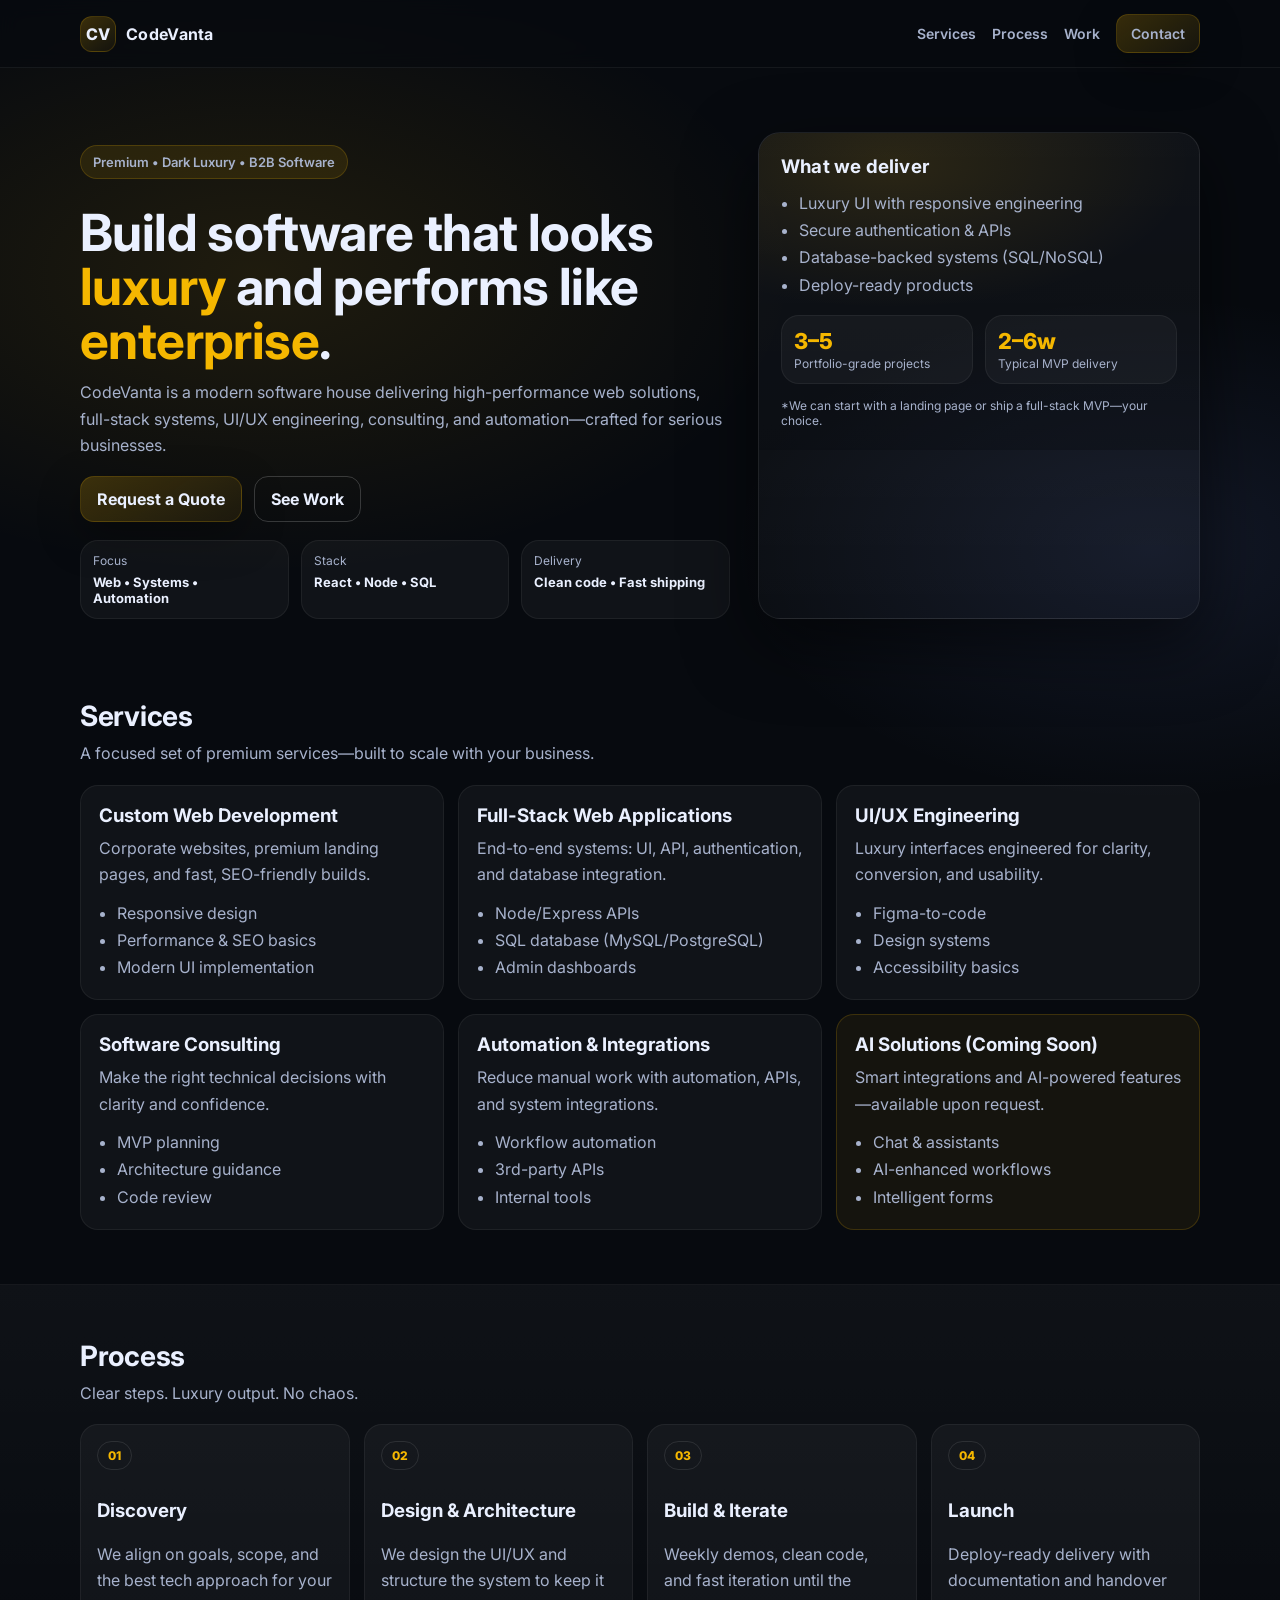
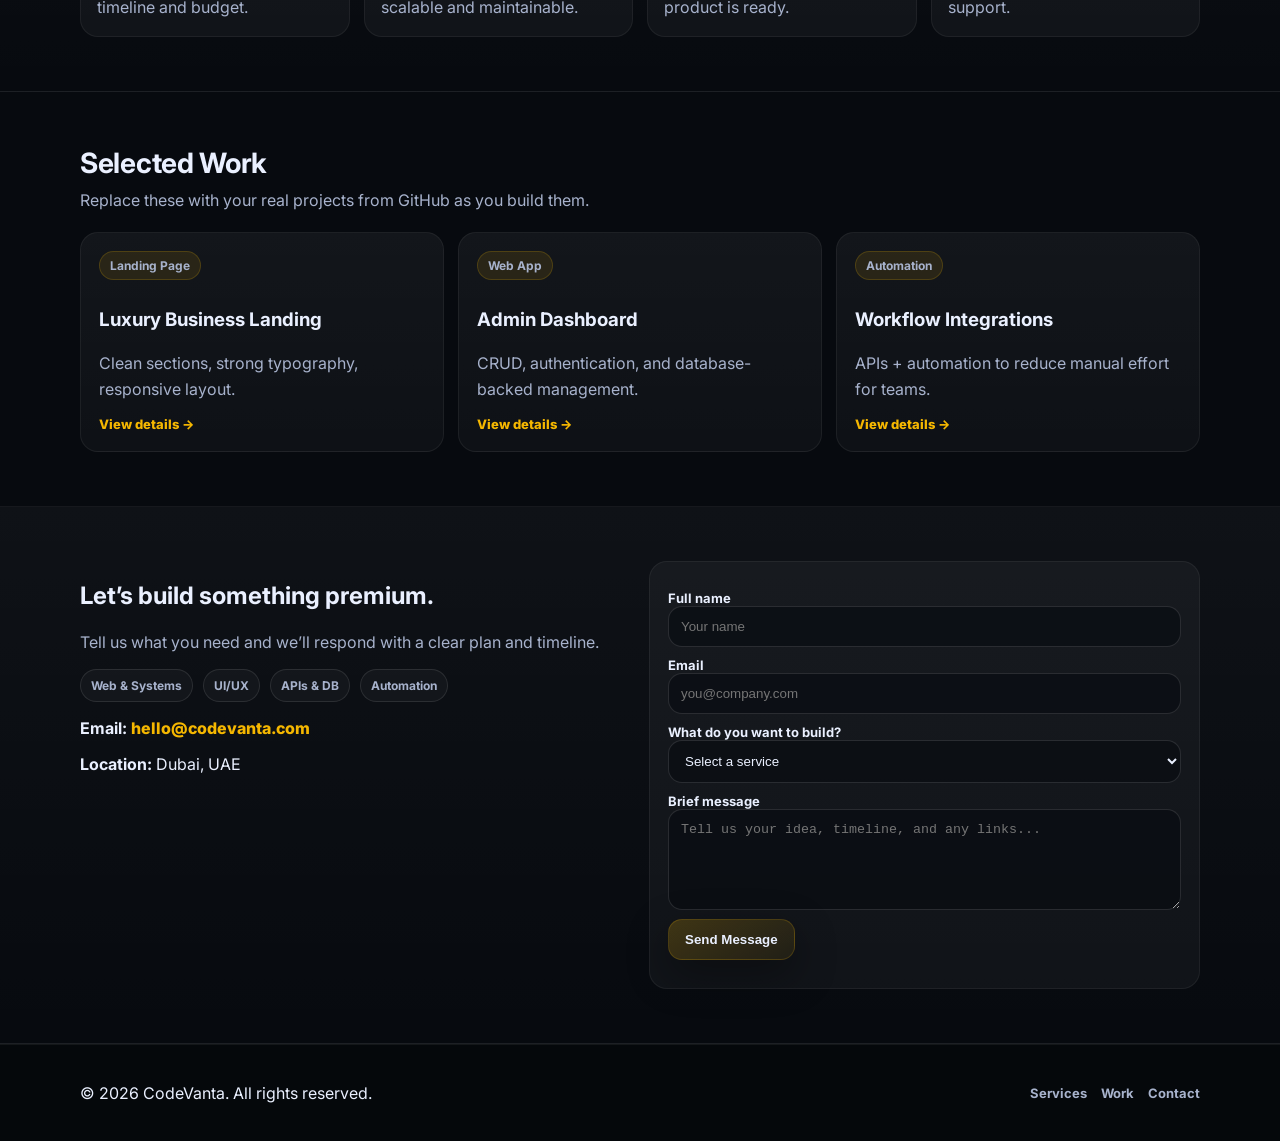
==== index.html @ 399c9a57 "Initial CodeVanta website" ====
<!DOCTYPE html>
<html lang="en">
<head>
  <meta charset="UTF-8" />
  <meta name="viewport" content="width=device-width, initial-scale=1.0"/>
  <title>CodeVanta | Premium Software House</title>
  <meta name="description" content="CodeVanta builds premium web & full-stack software solutions: web development, full-stack applications, UI/UX engineering, consulting, and automation."/>
  <link rel="preconnect" href="https://fonts.googleapis.com">
  <link rel="preconnect" href="https://fonts.gstatic.com" crossorigin>
  <link href="https://fonts.googleapis.com/css2?family=Inter:wght@300;400;600;700&display=swap" rel="stylesheet">
  <link rel="stylesheet" href="styles.css"/>
</head>

<body>
  <header class="topbar">
    <div class="container topbar__inner">
      <a class="brand" href="#top" aria-label="CodeVanta Home">
        <span class="brand__mark">CV</span>
        <span class="brand__name">CodeVanta</span>
      </a>

      <nav class="nav" aria-label="Primary navigation">
        <button class="nav__toggle" id="navToggle" aria-expanded="false" aria-controls="navMenu">Menu</button>
        <div class="nav__menu" id="navMenu">
          <a href="#services">Services</a>
          <a href="#process">Process</a>
          <a href="#work">Work</a>
          <a href="#contact" class="btn btn--small">Contact</a>
        </div>
      </nav>
    </div>
  </header>

  <main id="top">
    <!-- HERO -->
    <section class="hero">
      <div class="container hero__grid">
        <div class="hero__copy">
          <p class="pill">Premium • Dark Luxury • B2B Software</p>
          <h1>
            Build software that looks <span class="accent">luxury</span> and performs like <span class="accent">enterprise</span>.
          </h1>
          <p class="subtext">
            CodeVanta is a modern software house delivering high-performance web solutions, full-stack systems,
            UI/UX engineering, consulting, and automation—crafted for serious businesses.
          </p>

          <div class="hero__cta">
            <a class="btn" href="#contact">Request a Quote</a>
            <a class="btn btn--ghost" href="#work">See Work</a>
          </div>

          <div class="hero__meta">
            <div class="meta">
              <div class="meta__label">Focus</div>
              <div class="meta__value">Web • Systems • Automation</div>
            </div>
            <div class="meta">
              <div class="meta__label">Stack</div>
              <div class="meta__value">React • Node • SQL</div>
            </div>
            <div class="meta">
              <div class="meta__label">Delivery</div>
              <div class="meta__value">Clean code • Fast shipping</div>
            </div>
          </div>
        </div>

        <div class="hero__card" aria-label="Highlights card">
          <div class="glass">
            <h3>What we deliver</h3>
            <ul class="checklist">
              <li>Luxury UI with responsive engineering</li>
              <li>Secure authentication & APIs</li>
              <li>Database-backed systems (SQL/NoSQL)</li>
              <li>Deploy-ready products</li>
            </ul>
            <div class="statrow">
              <div class="stat">
                <div class="stat__num">3–5</div>
                <div class="stat__txt">Portfolio-grade projects</div>
              </div>
              <div class="stat">
                <div class="stat__num">2–6w</div>
                <div class="stat__txt">Typical MVP delivery</div>
              </div>
            </div>
            <p class="note">
              *We can start with a landing page or ship a full-stack MVP—your choice.
            </p>
          </div>
        </div>
      </div>
    </section>

    <!-- SERVICES -->
    <section class="section" id="services">
      <div class="container">
        <div class="section__head">
          <h2>Services</h2>
          <p class="section__sub">
            A focused set of premium services—built to scale with your business.
          </p>
        </div>

        <div class="cards">
          <article class="card">
            <h3>Custom Web Development</h3>
            <p>Corporate websites, premium landing pages, and fast, SEO-friendly builds.</p>
            <ul class="bullets">
              <li>Responsive design</li>
              <li>Performance & SEO basics</li>
              <li>Modern UI implementation</li>
            </ul>
          </article>

          <article class="card">
            <h3>Full-Stack Web Applications</h3>
            <p>End-to-end systems: UI, API, authentication, and database integration.</p>
            <ul class="bullets">
              <li>Node/Express APIs</li>
              <li>SQL database (MySQL/PostgreSQL)</li>
              <li>Admin dashboards</li>
            </ul>
          </article>

          <article class="card">
            <h3>UI/UX Engineering</h3>
            <p>Luxury interfaces engineered for clarity, conversion, and usability.</p>
            <ul class="bullets">
              <li>Figma-to-code</li>
              <li>Design systems</li>
              <li>Accessibility basics</li>
            </ul>
          </article>

          <article class="card">
            <h3>Software Consulting</h3>
            <p>Make the right technical decisions with clarity and confidence.</p>
            <ul class="bullets">
              <li>MVP planning</li>
              <li>Architecture guidance</li>
              <li>Code review</li>
            </ul>
          </article>

          <article class="card">
            <h3>Automation & Integrations</h3>
            <p>Reduce manual work with automation, APIs, and system integrations.</p>
            <ul class="bullets">
              <li>Workflow automation</li>
              <li>3rd-party APIs</li>
              <li>Internal tools</li>
            </ul>
          </article>

          <article class="card card--muted">
            <h3>AI Solutions (Coming Soon)</h3>
            <p>Smart integrations and AI-powered features—available upon request.</p>
            <ul class="bullets">
              <li>Chat & assistants</li>
              <li>AI-enhanced workflows</li>
              <li>Intelligent forms</li>
            </ul>
          </article>
        </div>
      </div>
    </section>

    <!-- PROCESS -->
    <section class="section section--alt" id="process">
      <div class="container">
        <div class="section__head">
          <h2>Process</h2>
          <p class="section__sub">Clear steps. Luxury output. No chaos.</p>
        </div>

        <div class="steps">
          <div class="step">
            <div class="step__num">01</div>
            <h3>Discovery</h3>
            <p>We align on goals, scope, and the best tech approach for your timeline and budget.</p>
          </div>
          <div class="step">
            <div class="step__num">02</div>
            <h3>Design & Architecture</h3>
            <p>We design the UI/UX and structure the system to keep it scalable and maintainable.</p>
          </div>
          <div class="step">
            <div class="step__num">03</div>
            <h3>Build & Iterate</h3>
            <p>Weekly demos, clean code, and fast iteration until the product is ready.</p>
          </div>
          <div class="step">
            <div class="step__num">04</div>
            <h3>Launch</h3>
            <p>Deploy-ready delivery with documentation and handover support.</p>
          </div>
        </div>
      </div>
    </section>

    <!-- WORK -->
    <section class="section" id="work">
      <div class="container">
        <div class="section__head">
          <h2>Selected Work</h2>
          <p class="section__sub">Replace these with your real projects from GitHub as you build them.</p>
        </div>

        <div class="workgrid">
          <a class="work" href="#" aria-label="Project 1">
            <div class="work__tag">Landing Page</div>
            <h3>Luxury Business Landing</h3>
            <p>Clean sections, strong typography, responsive layout.</p>
            <span class="work__link">View details →</span>
          </a>

          <a class="work" href="#" aria-label="Project 2">
            <div class="work__tag">Web App</div>
            <h3>Admin Dashboard</h3>
            <p>CRUD, authentication, and database-backed management.</p>
            <span class="work__link">View details →</span>
          </a>

          <a class="work" href="#" aria-label="Project 3">
            <div class="work__tag">Automation</div>
            <h3>Workflow Integrations</h3>
            <p>APIs + automation to reduce manual effort for teams.</p>
            <span class="work__link">View details →</span>
          </a>
        </div>
      </div>
    </section>

    <!-- CONTACT -->
    <section class="section section--alt" id="contact">
      <div class="container contact">
        <div class="contact__copy">
          <h2>Let’s build something premium.</h2>
          <p class="section__sub">
            Tell us what you need and we’ll respond with a clear plan and timeline.
          </p>

          <div class="contact__chips">
            <span class="chip">Web & Systems</span>
            <span class="chip">UI/UX</span>
            <span class="chip">APIs & DB</span>
            <span class="chip">Automation</span>
          </div>

          <div class="contact__info">
            <p><strong>Email:</strong> <a href="mailto:hello@codevanta.com">hello@codevanta.com</a></p>
            <p><strong>Location:</strong> Dubai, UAE</p>
          </div>
        </div>

        <form class="form" id="contactForm">
          <label>
            Full name
            <input type="text" name="name" placeholder="Your name" required />
          </label>

          <label>
            Email
            <input type="email" name="email" placeholder="you@company.com" required />
          </label>

          <label>
            What do you want to build?
            <select name="service" required>
              <option value="" disabled selected>Select a service</option>
              <option>Custom Web Development</option>
              <option>Full-Stack Web Application</option>
              <option>UI/UX Engineering</option>
              <option>Software Consulting</option>
              <option>Automation & Integrations</option>
              <option>AI Solutions (Coming Soon)</option>
            </select>   
          </label>

          <label>
            Brief message
            <textarea name="message" rows="5" placeholder="Tell us your idea, timeline, and any links..." required></textarea>
          </label>

          <button class="btn" type="submit">Send Message</button>
          <p class="form__note" id="formNote"></p>
        </form>
      </div>
    </section>
  </main>

  <footer class="footer">
    <div class="container footer__inner">
      <p>© <span id="year"></span> CodeVanta. All rights reserved.</p>
      <div class="footer__links">
        <a href="#services">Services</a>
        <a href="#work">Work</a>
        <a href="#contact">Contact</a>
      </div>
    </div>
  </footer>

  <script src="script.js"></script>
</body>
</html>
---- styles.css ----
:root{
  --bg:#070A0F;
  --panel:#0B1220;
  --panel2:#0A101C;
  --text:#EAF0FF;
  --muted:#A7B2CC;
  --gold:#F5B700;
  --line:rgba(245,183,0,.18);
  --shadow: 0 24px 70px rgba(0,0,0,.55);
  --radius: 18px;
}

*{ box-sizing:border-box; }
html{ scroll-behavior:smooth; }
body{
  margin:0;
  font-family: Inter, system-ui, -apple-system, Segoe UI, Roboto, Arial, sans-serif;
  background:
    radial-gradient(900px 500px at 20% 10%, rgba(245,183,0,.10), transparent 60%),
    radial-gradient(700px 420px at 90% 20%, rgba(120,150,255,.10), transparent 60%),
    var(--bg);
  color:var(--text);
}

a{ color:inherit; text-decoration:none; }
.container{ width:min(1120px, 92%); margin:0 auto; }

.topbar{
  position:sticky; top:0; z-index:50;
  backdrop-filter: blur(10px);
  background: rgba(7,10,15,.62);
  border-bottom: 1px solid rgba(255,255,255,.06);
}
.topbar__inner{
  display:flex; align-items:center; justify-content:space-between;
  padding:14px 0;
}

.brand{ display:flex; align-items:center; gap:10px; }
.brand__mark{
  width:36px; height:36px; display:grid; place-items:center;
  border-radius:12px;
  background: linear-gradient(145deg, rgba(245,183,0,.22), rgba(245,183,0,.05));
  border:1px solid var(--line);
  font-weight:800;
  letter-spacing:.5px;
}
.brand__name{ font-weight:700; letter-spacing:.3px; }

.nav{ display:flex; align-items:center; gap:10px; }
.nav__toggle{
  display:none;
  background:transparent;
  border:1px solid rgba(255,255,255,.14);
  color:var(--text);
  padding:10px 12px;
  border-radius:12px;
}
.nav__menu{ display:flex; gap:16px; align-items:center; }
.nav__menu a{ color:var(--muted); font-weight:600; font-size:14px; }
.nav__menu a:hover{ color:var(--text); }

.btn{
  display:inline-flex; align-items:center; justify-content:center;
  padding:12px 16px;
  border-radius:14px;
  background: linear-gradient(145deg, rgba(245,183,0,.20), rgba(245,183,0,.07));
  border:1px solid var(--line);
  color:var(--text);
  font-weight:700;
  box-shadow: 0 14px 40px rgba(0,0,0,.35);
}
.btn:hover{ transform: translateY(-1px); }
.btn--ghost{
  background: transparent;
  border: 1px solid rgba(255,255,255,.18);
  color: var(--text);
  box-shadow:none;
}
.btn--small{ padding:10px 14px; border-radius:12px; }

.hero{ padding:64px 0 26px; }
.hero__grid{
  display:grid; grid-template-columns: 1.25fr .85fr;
  gap:28px; align-items:stretch;
}
.pill{
  display:inline-block;
  padding:8px 12px;
  border-radius:999px;
  background: rgba(245,183,0,.10);
  border:1px solid var(--line);
  color: var(--muted);
  font-weight:600;
  font-size:13px;
}
.hero h1{
  margin:14px 0 12px;
  font-size: clamp(34px, 4vw, 52px);
  line-height: 1.05;
  letter-spacing:-.6px;
}
.accent{ color: var(--gold); }
.subtext{
  margin:0 0 18px;
  color: var(--muted);
  line-height: 1.65;
  font-size: 16px;
}
.hero__cta{ display:flex; gap:12px; flex-wrap:wrap; margin-bottom:18px; }

.hero__meta{
  display:grid;
  grid-template-columns: repeat(3, minmax(0,1fr));
  gap:12px;
  margin-top:18px;
}
.meta{
  padding:12px 12px;
  border-radius: var(--radius);
  background: rgba(255,255,255,.04);
  border: 1px solid rgba(255,255,255,.06);
}
.meta__label{ color: var(--muted); font-size:12px; margin-bottom:6px; }
.meta__value{ font-weight:700; font-size:13px; }

.hero__card{
  background: linear-gradient(180deg, rgba(255,255,255,.06), rgba(255,255,255,.02));
  border:1px solid rgba(255,255,255,.07);
  border-radius: 22px;
  box-shadow: var(--shadow);
  overflow:hidden;
}
.glass{
  padding:22px;
  background:
    radial-gradient(500px 240px at 30% 10%, rgba(245,183,0,.12), transparent 60%),
    rgba(7,10,15,.35);
}
.glass h3{ margin:0 0 12px; letter-spacing:.2px; }
.checklist{ margin:0; padding:0 0 0 18px; color:var(--muted); line-height:1.7; }
.statrow{
  margin-top:16px;
  display:grid; grid-template-columns: 1fr 1fr;
  gap:12px;
}
.stat{
  padding:12px;
  border-radius: var(--radius);
  background: rgba(255,255,255,.04);
  border: 1px solid rgba(255,255,255,.06);
}
.stat__num{ font-size:22px; font-weight:800; color: var(--gold); }
.stat__txt{ color: var(--muted); font-size:12px; margin-top:2px; }
.note{ margin:14px 0 0; color: var(--muted); font-size:12px; }

.section{ padding:54px 0; }
.section--alt{
  background: linear-gradient(180deg, rgba(255,255,255,.03), rgba(255,255,255,.00));
  border-top:1px solid rgba(255,255,255,.06);
  border-bottom:1px solid rgba(255,255,255,.06);
}
.section__head{ margin-bottom:18px; }
.section__head h2{
  margin:0 0 8px;
  font-size: 28px;
  letter-spacing:-.3px;
}
.section__sub{ margin:0; color:var(--muted); line-height:1.6; }

.cards{
  display:grid;
  grid-template-columns: repeat(3, minmax(0, 1fr));
  gap:14px;
  margin-top:18px;
}
.card{
  padding:18px;
  border-radius: 18px;
  background: rgba(255,255,255,.04);
  border: 1px solid rgba(255,255,255,.06);
}
.card h3{ margin:0 0 8px; }
.card p{ margin:0 0 12px; color: var(--muted); line-height:1.65; }
.bullets{ margin:0; padding-left:18px; color: var(--muted); line-height:1.7; }
.card--muted{
  background: rgba(245,183,0,.06);
  border:1px solid var(--line);
}

.steps{
  display:grid;
  grid-template-columns: repeat(4, minmax(0,1fr));
  gap:14px;
  margin-top:18px;
}
.step{
  padding:16px;
  border-radius: 18px;
  background: rgba(255,255,255,.04);
  border: 1px solid rgba(255,255,255,.06);
}
.step__num{
  display:inline-block;
  padding:6px 10px;
  border-radius: 999px;
  border: 1px solid rgba(255,255,255,.10);
  color: var(--gold);
  font-weight:800;
  font-size:12px;
  margin-bottom:10px;
}
.step p{ color: var(--muted); line-height:1.65; margin:0; }

.workgrid{
  display:grid;
  grid-template-columns: repeat(3, minmax(0,1fr));
  gap:14px;
  margin-top:18px;
}
.work{
  padding:18px;
  border-radius: 18px;
  background: linear-gradient(180deg, rgba(255,255,255,.05), rgba(255,255,255,.03));
  border: 1px solid rgba(255,255,255,.06);
  transition: transform .15s ease;
}
.work:hover{ transform: translateY(-2px); border-color: rgba(245,183,0,.25); }
.work__tag{
  display:inline-block;
  padding:6px 10px;
  border-radius:999px;
  background: rgba(245,183,0,.10);
  border:1px solid var(--line);
  color: var(--muted);
  font-size:12px;
  font-weight:700;
  margin-bottom:10px;
}
.work p{ color: var(--muted); line-height:1.65; margin:0 0 10px; }
.work__link{ color: var(--gold); font-weight:800; font-size:13px; }

.contact{
  display:grid;
  grid-template-columns: 1fr 1fr;
  gap:18px;
  align-items:start;
}
.contact__chips{ display:flex; gap:10px; flex-wrap:wrap; margin:14px 0; }
.chip{
  padding:8px 10px;
  border-radius:999px;
  border:1px solid rgba(255,255,255,.10);
  background: rgba(255,255,255,.03);
  color: var(--muted);
  font-size:12px;
  font-weight:700;
}
.contact__info a{ color: var(--gold); font-weight:800; }

.form{
  padding:18px;
  border-radius: 18px;
  background: rgba(255,255,255,.04);
  border: 1px solid rgba(255,255,255,.06);
}
label{ display:block; font-weight:700; font-size:13px; margin:10px 0 6px; color: var(--text); }
input, select, textarea{
  width:100%;
  padding:12px 12px;
  border-radius: 14px;
  border: 1px solid rgba(255,255,255,.12);
  background: rgba(7,10,15,.55);
  color: var(--text);
  outline: none;
}
input:focus, select:focus, textarea:focus{ border-color: rgba(245,183,0,.35); }
.form__note{ margin:10px 0 0; color: var(--muted); font-size:12px; }

.footer{
  padding:22px 0;
  border-top:1px solid rgba(255,255,255,.06);
  background: rgba(0,0,0,.25);
}
.footer__inner{ display:flex; justify-content:space-between; align-items:center; gap:12px; flex-wrap:wrap; }
.footer__links{ display:flex; gap:14px; }
.footer__links a{ color: var(--muted); font-weight:700; font-size:13px; }
.footer__links a:hover{ color: var(--text); }

@media (max-width: 920px){
  .hero__grid{ grid-template-columns: 1fr; }
  .hero__meta{ grid-template-columns: 1fr; }
  .cards{ grid-template-columns: 1fr; }
  .steps{ grid-template-columns: 1fr; }
  .workgrid{ grid-template-columns: 1fr; }
  .contact{ grid-template-columns: 1fr; }
  .nav__toggle{ display:inline-flex; }
  .nav__menu{
    display:none;
    position:absolute;
    right:4%;
    top:62px;
    flex-direction:column;
    gap:12px;
    padding:14px;
    border-radius:16px;
    background: rgba(7,10,15,.92);
    border: 1px solid rgba(255,255,255,.08);
    width: min(320px, 92vw);
  }
  .nav__menu.is-open{ display:flex; }
}
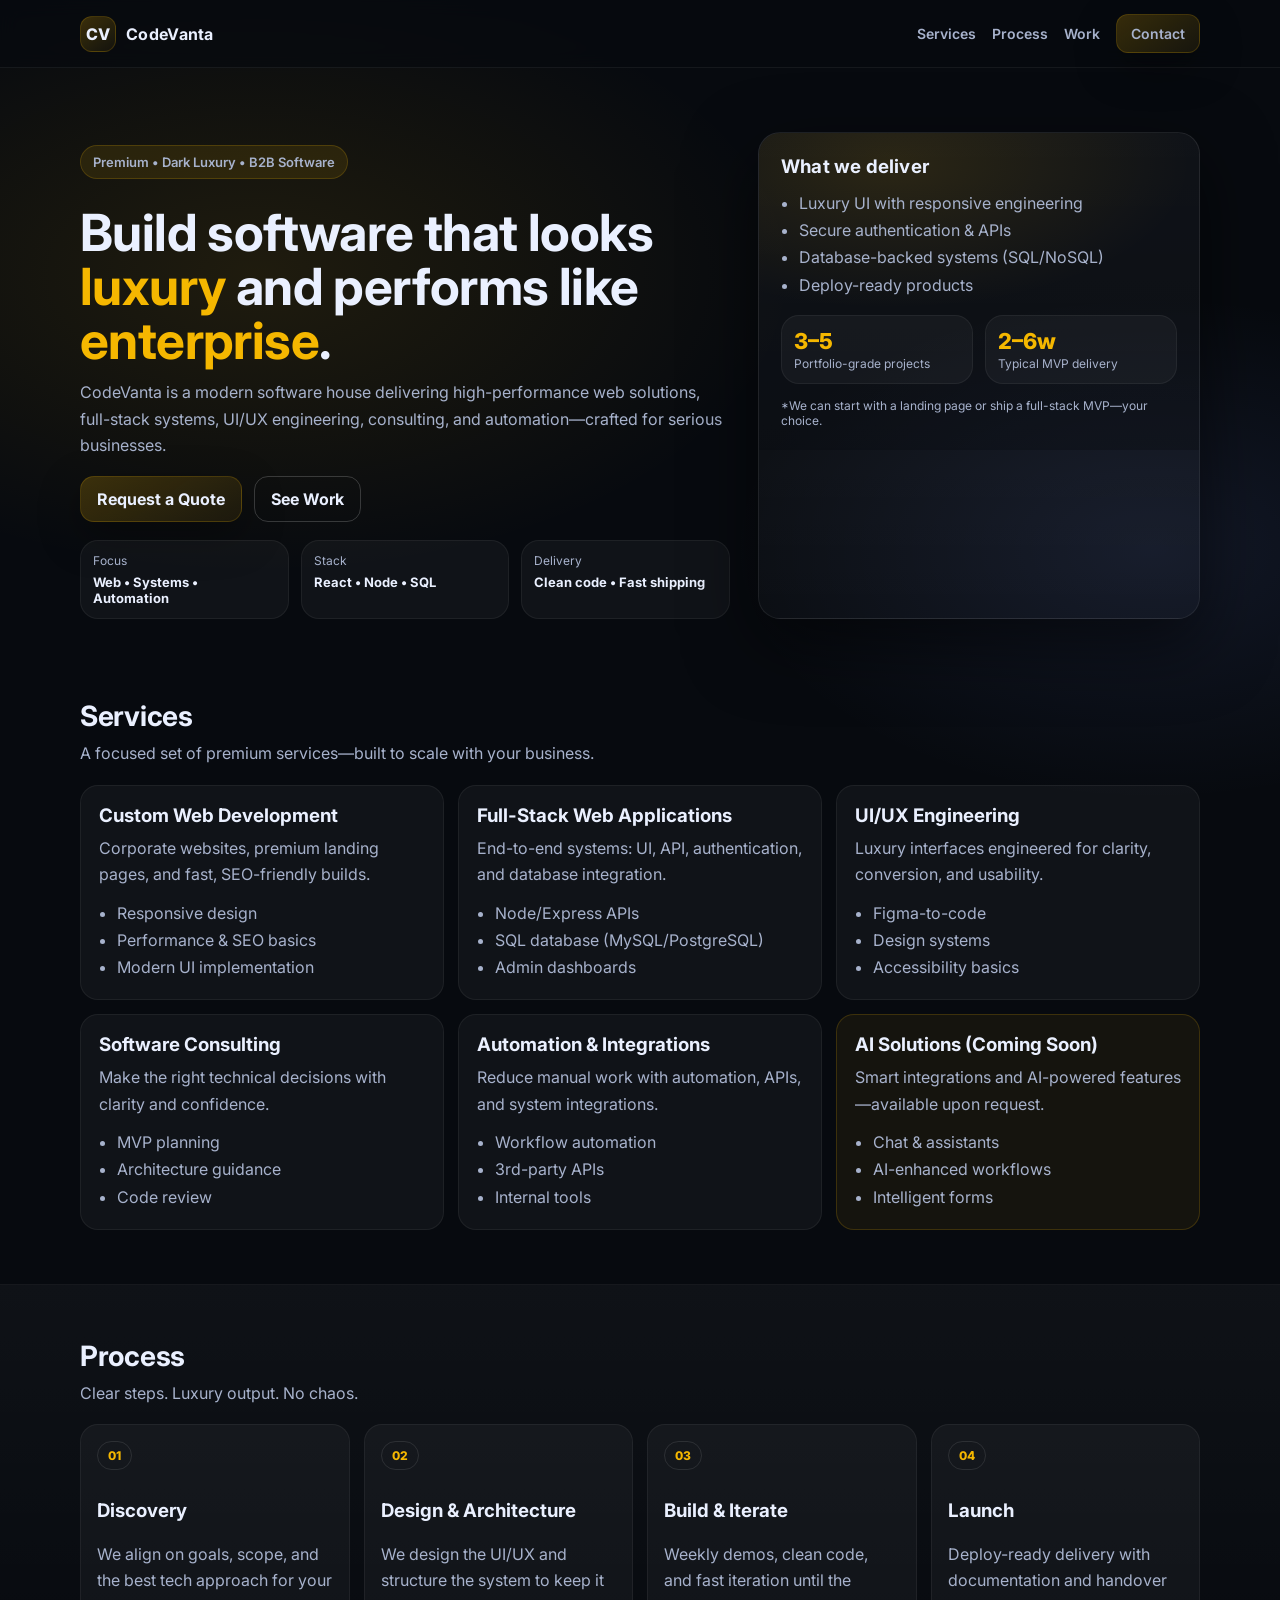
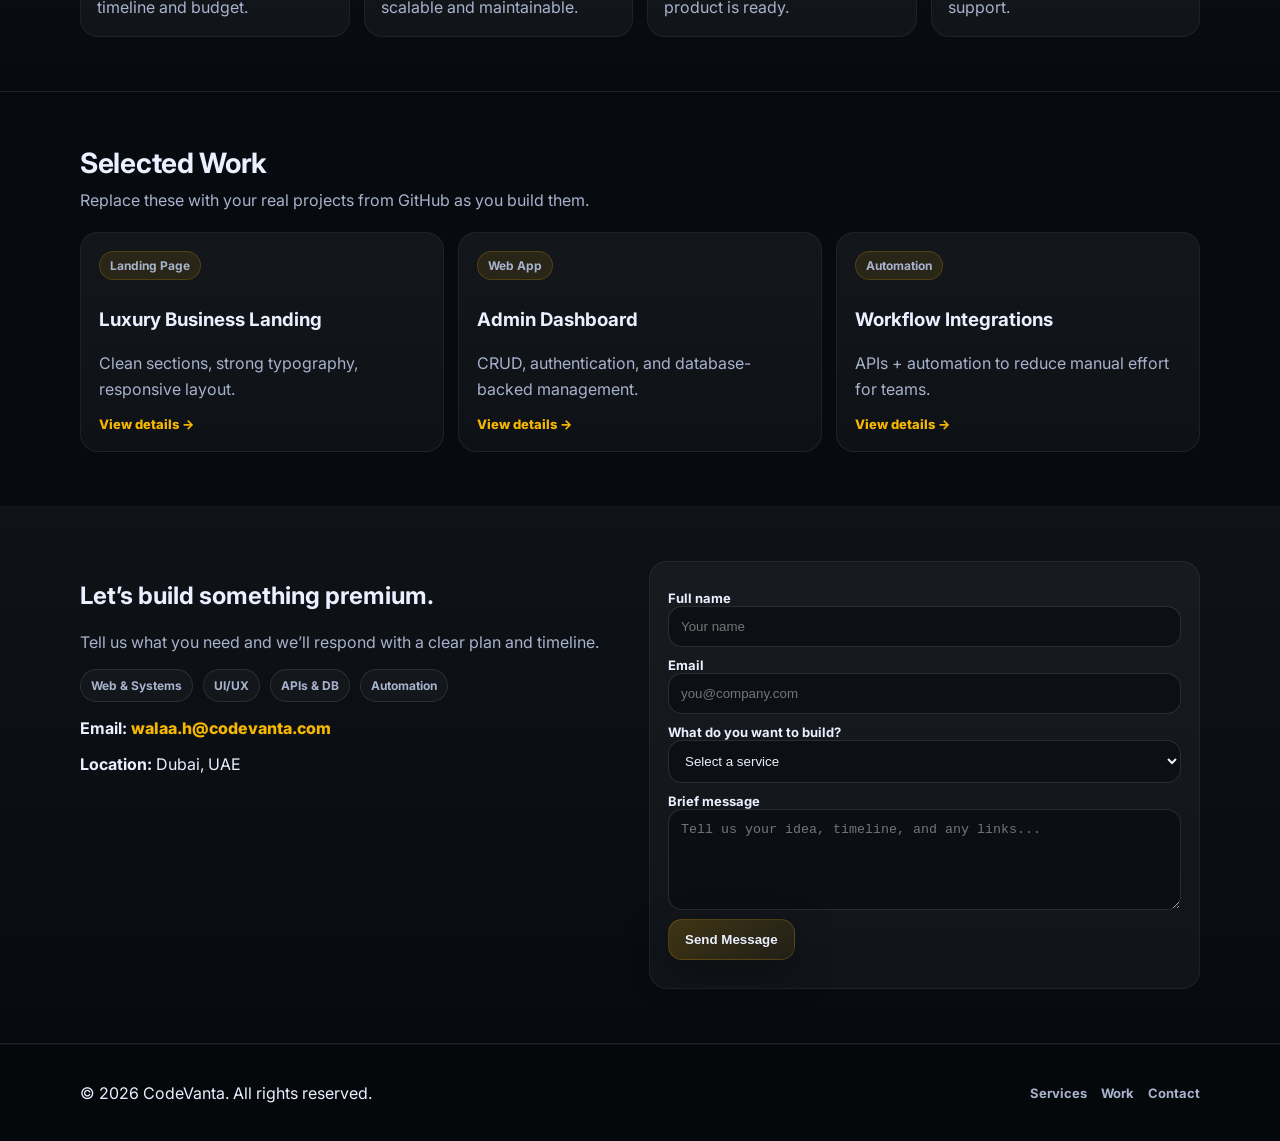
==== commit 7dfaf313: "nitial CodeVanta website" ====
--- a/index.html
+++ b/index.html
@@ -250,7 +250,7 @@
           </div>
 
           <div class="contact__info">
-            <p><strong>Email:</strong> <a href="mailto:hello@codevanta.com">hello@codevanta.com</a></p>
+            <p><strong>Email:</strong> <a href="mailto:hello@codevanta.com">walaa.h@codevanta.com</a></p>
             <p><strong>Location:</strong> Dubai, UAE</p>
           </div>
         </div>
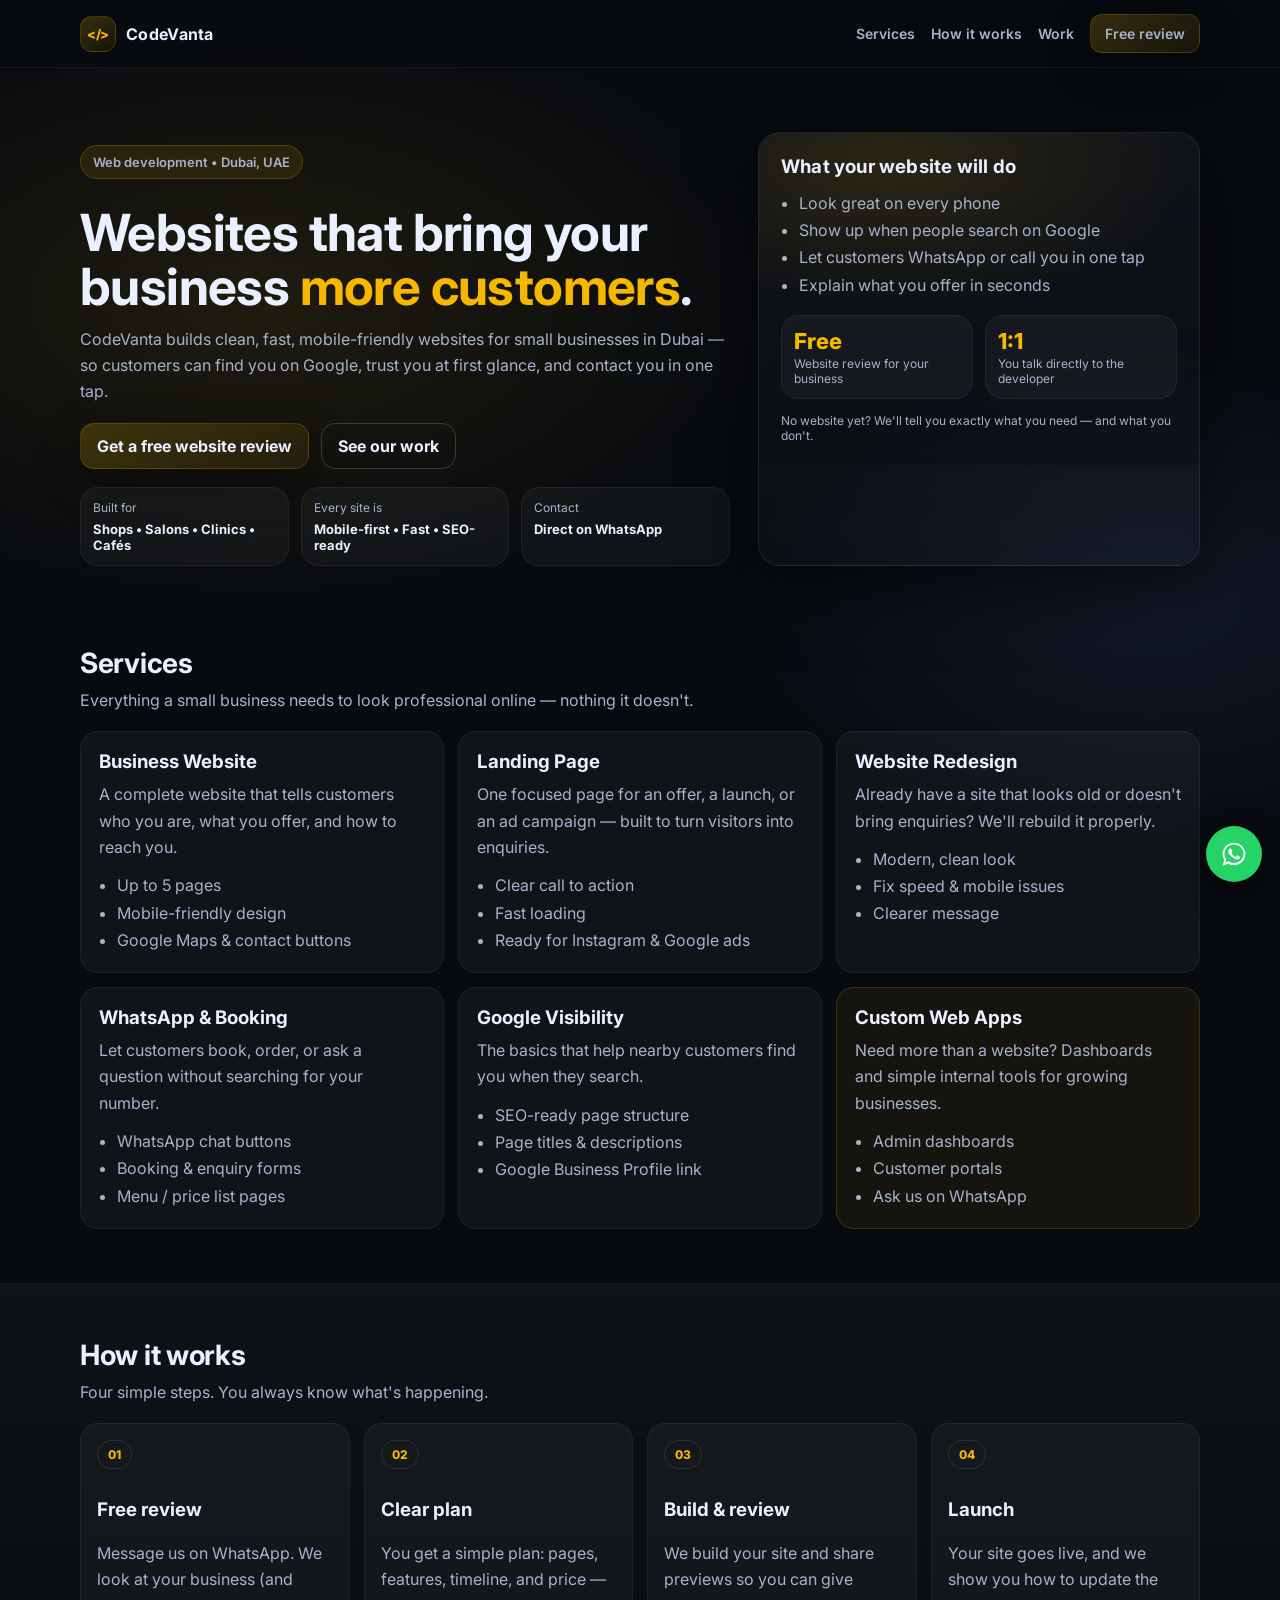
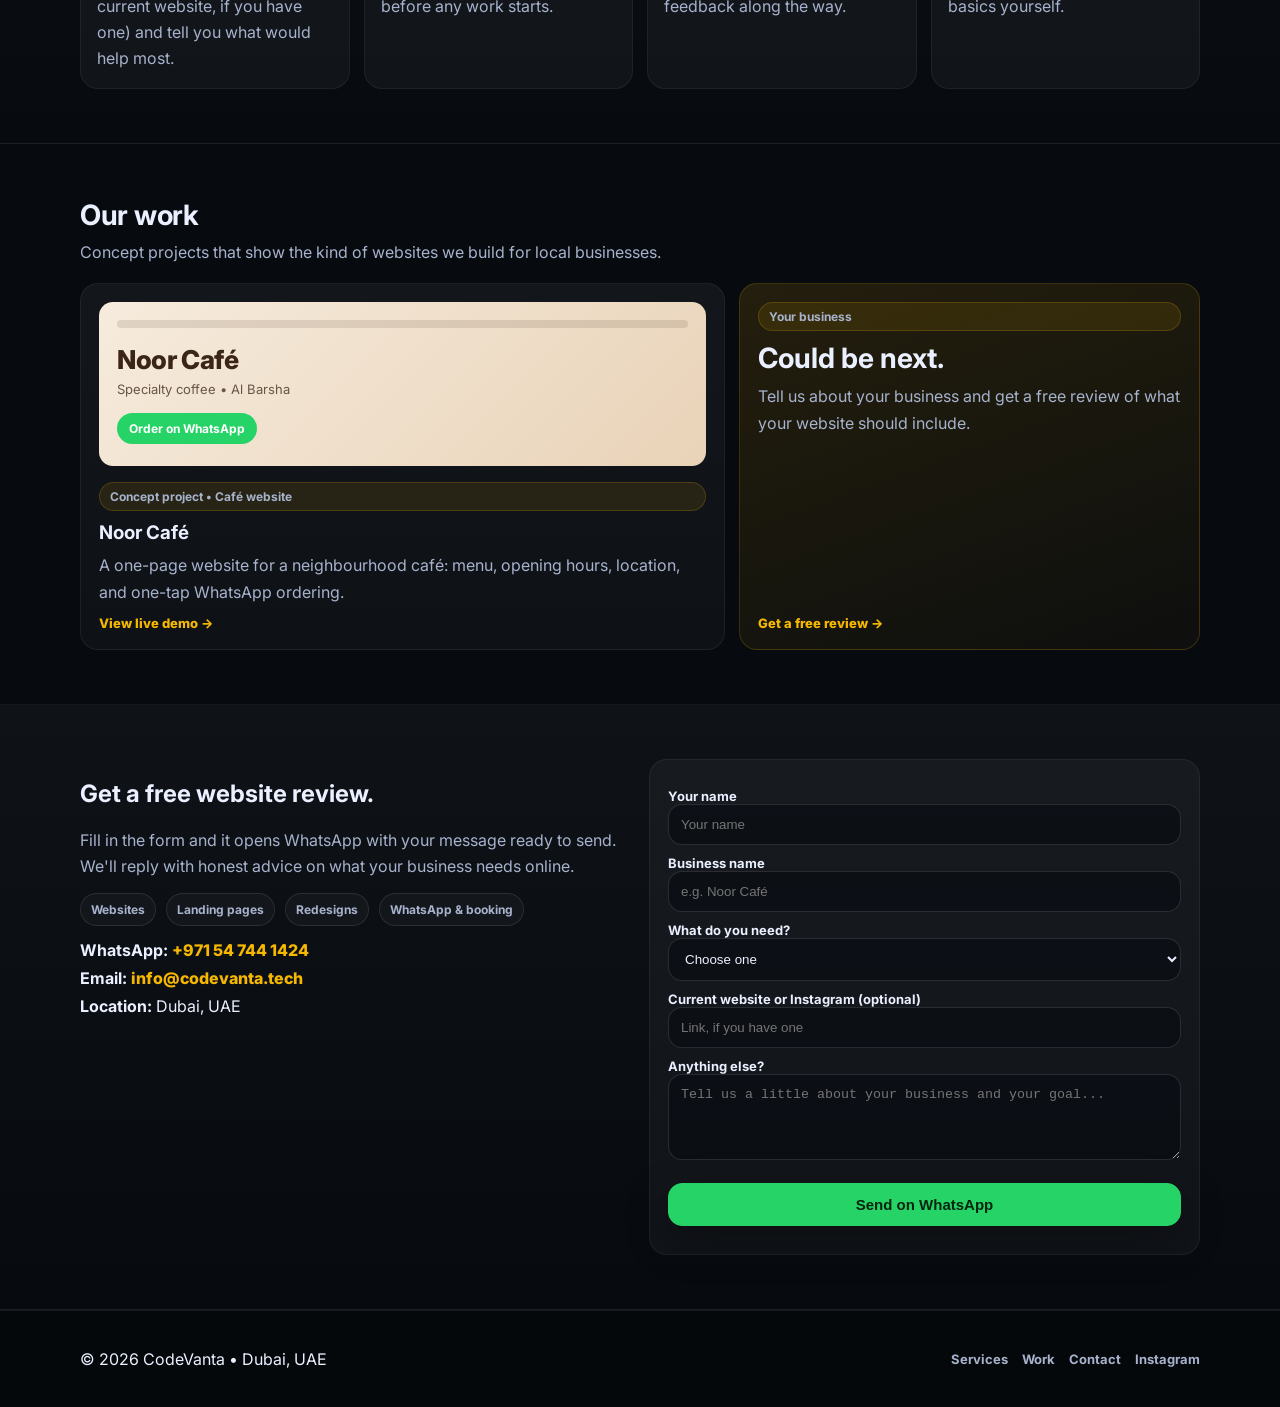
==== commit 2c7412b1: "Reposition site for Dubai small businesses, WhatsApp contact, concept project Co-Authored-By: Claude" ====
--- a/index.html
+++ b/index.html
@@ -1,13 +1,17 @@
-    <!DOCTYPE html>
+<!DOCTYPE html>
 <html lang="en">
 <head>
   <meta charset="UTF-8" />
   <meta name="viewport" content="width=device-width, initial-scale=1.0"/>
-  <title>CodeVanta | Premium Software House</title>
-  <meta name="description" content="CodeVanta builds premium web & full-stack software solutions: web development, full-stack applications, UI/UX engineering, consulting, and automation."/>
+  <title>CodeVanta | Websites for Small Businesses in Dubai</title>
+  <meta name="description" content="CodeVanta builds clean, mobile-friendly websites and landing pages that help small businesses in Dubai get more customers. Get a free website review on WhatsApp."/>
+  <meta property="og:title" content="CodeVanta | Websites for Small Businesses in Dubai"/>
+  <meta property="og:description" content="Clean, mobile-friendly websites that bring your business more customers. Free website review on WhatsApp."/>
+  <meta property="og:type" content="website"/>
+  <link rel="icon" href="data:image/svg+xml,%3Csvg xmlns='http://www.w3.org/2000/svg' viewBox='0 0 64 64'%3E%3Crect x='4' y='4' width='56' height='56' rx='14' fill='%23070A0F' stroke='%23F5B700' stroke-width='4'/%3E%3Ctext x='32' y='41' font-family='Arial' font-weight='700' font-size='22' fill='%23F5B700' text-anchor='middle'%3E%26lt;/%26gt;%3C/text%3E%3C/svg%3E"/>
   <link rel="preconnect" href="https://fonts.googleapis.com">
   <link rel="preconnect" href="https://fonts.gstatic.com" crossorigin>
-  <link href="https://fonts.googleapis.com/css2?family=Inter:wght@300;400;600;700&display=swap" rel="stylesheet">
+  <link href="https://fonts.googleapis.com/css2?family=Inter:wght@300;400;600;700;800&display=swap" rel="stylesheet">
   <link rel="stylesheet" href="styles.css"/>
 </head>
 
@@ -15,7 +19,7 @@
   <header class="topbar">
     <div class="container topbar__inner">
       <a class="brand" href="#top" aria-label="CodeVanta Home">
-        <span class="brand__mark">CV</span>
+        <span class="brand__mark">&lt;/&gt;</span>
         <span class="brand__name">CodeVanta</span>
       </a>
 
@@ -23,9 +27,9 @@
         <button class="nav__toggle" id="navToggle" aria-expanded="false" aria-controls="navMenu">Menu</button>
         <div class="nav__menu" id="navMenu">
           <a href="#services">Services</a>
-          <a href="#process">Process</a>
+          <a href="#process">How it works</a>
           <a href="#work">Work</a>
-          <a href="#contact" class="btn btn--small">Contact</a>
+          <a href="#contact" class="btn btn--small">Free review</a>
         </div>
       </nav>
     </div>
@@ -36,57 +40,57 @@
     <section class="hero">
       <div class="container hero__grid">
         <div class="hero__copy">
-          <p class="pill">Premium • Dark Luxury • B2B Software</p>
+          <p class="pill">Web development • Dubai, UAE</p>
           <h1>
-            Build software that looks <span class="accent">luxury</span> and performs like <span class="accent">enterprise</span>.
+            Websites that bring your business <span class="accent">more customers</span>.
           </h1>
           <p class="subtext">
-            CodeVanta is a modern software house delivering high-performance web solutions, full-stack systems,
-            UI/UX engineering, consulting, and automation—crafted for serious businesses.
+            CodeVanta builds clean, fast, mobile-friendly websites for small businesses in Dubai —
+            so customers can find you on Google, trust you at first glance, and contact you in one tap.
           </p>
 
           <div class="hero__cta">
-            <a class="btn" href="#contact">Request a Quote</a>
-            <a class="btn btn--ghost" href="#work">See Work</a>
+            <a class="btn" href="#contact">Get a free website review</a>
+            <a class="btn btn--ghost" href="#work">See our work</a>
           </div>
 
           <div class="hero__meta">
             <div class="meta">
-              <div class="meta__label">Focus</div>
-              <div class="meta__value">Web • Systems • Automation</div>
+              <div class="meta__label">Built for</div>
+              <div class="meta__value">Shops • Salons • Clinics • Cafés</div>
             </div>
             <div class="meta">
-              <div class="meta__label">Stack</div>
-              <div class="meta__value">React • Node • SQL</div>
+              <div class="meta__label">Every site is</div>
+              <div class="meta__value">Mobile-first • Fast • SEO-ready</div>
             </div>
             <div class="meta">
-              <div class="meta__label">Delivery</div>
-              <div class="meta__value">Clean code • Fast shipping</div>
-            </div>
-          </div>
-        </div>
-
-        <div class="hero__card" aria-label="Highlights card">
+              <div class="meta__label">Contact</div>
+              <div class="meta__value">Direct on WhatsApp</div>
+            </div>
+          </div>
+        </div>
+
+        <div class="hero__card" aria-label="What you get">
           <div class="glass">
-            <h3>What we deliver</h3>
+            <h3>What your website will do</h3>
             <ul class="checklist">
-              <li>Luxury UI with responsive engineering</li>
-              <li>Secure authentication & APIs</li>
-              <li>Database-backed systems (SQL/NoSQL)</li>
-              <li>Deploy-ready products</li>
+              <li>Look great on every phone</li>
+              <li>Show up when people search on Google</li>
+              <li>Let customers WhatsApp or call you in one tap</li>
+              <li>Explain what you offer in seconds</li>
             </ul>
             <div class="statrow">
               <div class="stat">
-                <div class="stat__num">3–5</div>
-                <div class="stat__txt">Portfolio-grade projects</div>
+                <div class="stat__num">Free</div>
+                <div class="stat__txt">Website review for your business</div>
               </div>
               <div class="stat">
-                <div class="stat__num">2–6w</div>
-                <div class="stat__txt">Typical MVP delivery</div>
+                <div class="stat__num">1:1</div>
+                <div class="stat__txt">You talk directly to the developer</div>
               </div>
             </div>
             <p class="note">
-              *We can start with a landing page or ship a full-stack MVP—your choice.
+              No website yet? We'll tell you exactly what you need — and what you don't.
             </p>
           </div>
         </div>
@@ -99,68 +103,68 @@
         <div class="section__head">
           <h2>Services</h2>
           <p class="section__sub">
-            A focused set of premium services—built to scale with your business.
+            Everything a small business needs to look professional online — nothing it doesn't.
           </p>
         </div>
 
         <div class="cards">
           <article class="card">
-            <h3>Custom Web Development</h3>
-            <p>Corporate websites, premium landing pages, and fast, SEO-friendly builds.</p>
-            <ul class="bullets">
-              <li>Responsive design</li>
-              <li>Performance & SEO basics</li>
-              <li>Modern UI implementation</li>
-            </ul>
-          </article>
-
-          <article class="card">
-            <h3>Full-Stack Web Applications</h3>
-            <p>End-to-end systems: UI, API, authentication, and database integration.</p>
-            <ul class="bullets">
-              <li>Node/Express APIs</li>
-              <li>SQL database (MySQL/PostgreSQL)</li>
+            <h3>Business Website</h3>
+            <p>A complete website that tells customers who you are, what you offer, and how to reach you.</p>
+            <ul class="bullets">
+              <li>Up to 5 pages</li>
+              <li>Mobile-friendly design</li>
+              <li>Google Maps &amp; contact buttons</li>
+            </ul>
+          </article>
+
+          <article class="card">
+            <h3>Landing Page</h3>
+            <p>One focused page for an offer, a launch, or an ad campaign — built to turn visitors into enquiries.</p>
+            <ul class="bullets">
+              <li>Clear call to action</li>
+              <li>Fast loading</li>
+              <li>Ready for Instagram &amp; Google ads</li>
+            </ul>
+          </article>
+
+          <article class="card">
+            <h3>Website Redesign</h3>
+            <p>Already have a site that looks old or doesn't bring enquiries? We'll rebuild it properly.</p>
+            <ul class="bullets">
+              <li>Modern, clean look</li>
+              <li>Fix speed &amp; mobile issues</li>
+              <li>Clearer message</li>
+            </ul>
+          </article>
+
+          <article class="card">
+            <h3>WhatsApp &amp; Booking</h3>
+            <p>Let customers book, order, or ask a question without searching for your number.</p>
+            <ul class="bullets">
+              <li>WhatsApp chat buttons</li>
+              <li>Booking &amp; enquiry forms</li>
+              <li>Menu / price list pages</li>
+            </ul>
+          </article>
+
+          <article class="card">
+            <h3>Google Visibility</h3>
+            <p>The basics that help nearby customers find you when they search.</p>
+            <ul class="bullets">
+              <li>SEO-ready page structure</li>
+              <li>Page titles &amp; descriptions</li>
+              <li>Google Business Profile link</li>
+            </ul>
+          </article>
+
+          <article class="card card--muted">
+            <h3>Custom Web Apps</h3>
+            <p>Need more than a website? Dashboards and simple internal tools for growing businesses.</p>
+            <ul class="bullets">
               <li>Admin dashboards</li>
-            </ul>
-          </article>
-
-          <article class="card">
-            <h3>UI/UX Engineering</h3>
-            <p>Luxury interfaces engineered for clarity, conversion, and usability.</p>
-            <ul class="bullets">
-              <li>Figma-to-code</li>
-              <li>Design systems</li>
-              <li>Accessibility basics</li>
-            </ul>
-          </article>
-
-          <article class="card">
-            <h3>Software Consulting</h3>
-            <p>Make the right technical decisions with clarity and confidence.</p>
-            <ul class="bullets">
-              <li>MVP planning</li>
-              <li>Architecture guidance</li>
-              <li>Code review</li>
-            </ul>
-          </article>
-
-          <article class="card">
-            <h3>Automation & Integrations</h3>
-            <p>Reduce manual work with automation, APIs, and system integrations.</p>
-            <ul class="bullets">
-              <li>Workflow automation</li>
-              <li>3rd-party APIs</li>
-              <li>Internal tools</li>
-            </ul>
-          </article>
-
-          <article class="card card--muted">
-            <h3>AI Solutions (Coming Soon)</h3>
-            <p>Smart integrations and AI-powered features—available upon request.</p>
-            <ul class="bullets">
-              <li>Chat & assistants</li>
-              <li>AI-enhanced workflows</li>
-              <li>Intelligent forms</li>
+              <li>Customer portals</li>
+              <li>Ask us on WhatsApp</li>
             </ul>
           </article>
         </div>
@@ -171,30 +175,30 @@
     <section class="section section--alt" id="process">
       <div class="container">
         <div class="section__head">
-          <h2>Process</h2>
-          <p class="section__sub">Clear steps. Luxury output. No chaos.</p>
+          <h2>How it works</h2>
+          <p class="section__sub">Four simple steps. You always know what's happening.</p>
         </div>
 
         <div class="steps">
           <div class="step">
             <div class="step__num">01</div>
-            <h3>Discovery</h3>
-            <p>We align on goals, scope, and the best tech approach for your timeline and budget.</p>
+            <h3>Free review</h3>
+            <p>Message us on WhatsApp. We look at your business (and current website, if you have one) and tell you what would help most.</p>
           </div>
           <div class="step">
             <div class="step__num">02</div>
-            <h3>Design & Architecture</h3>
-            <p>We design the UI/UX and structure the system to keep it scalable and maintainable.</p>
+            <h3>Clear plan</h3>
+            <p>You get a simple plan: pages, features, timeline, and price — before any work starts.</p>
           </div>
           <div class="step">
             <div class="step__num">03</div>
-            <h3>Build & Iterate</h3>
-            <p>Weekly demos, clean code, and fast iteration until the product is ready.</p>
+            <h3>Build &amp; review</h3>
+            <p>We build your site and share previews so you can give feedback along the way.</p>
           </div>
           <div class="step">
             <div class="step__num">04</div>
             <h3>Launch</h3>
-            <p>Deploy-ready delivery with documentation and handover support.</p>
+            <p>Your site goes live, and we show you how to update the basics yourself.</p>
           </div>
         </div>
       </div>
@@ -204,30 +208,29 @@
     <section class="section" id="work">
       <div class="container">
         <div class="section__head">
-          <h2>Selected Work</h2>
-          <p class="section__sub">Replace these with your real projects from GitHub as you build them.</p>
+          <h2>Our work</h2>
+          <p class="section__sub">Concept projects that show the kind of websites we build for local businesses.</p>
         </div>
 
         <div class="workgrid">
-          <a class="work" href="#" aria-label="Project 1">
-            <div class="work__tag">Landing Page</div>
-            <h3>Luxury Business Landing</h3>
-            <p>Clean sections, strong typography, responsive layout.</p>
-            <span class="work__link">View details →</span>
+          <a class="work work--feature" href="concepts/cafe/" aria-label="Noor Café concept website">
+            <div class="work__preview" aria-hidden="true">
+              <span class="work__preview-bar"></span>
+              <span class="work__preview-title">Noor Café</span>
+              <span class="work__preview-sub">Specialty coffee • Al Barsha</span>
+              <span class="work__preview-btn">Order on WhatsApp</span>
+            </div>
+            <div class="work__tag">Concept project • Café website</div>
+            <h3>Noor Café</h3>
+            <p>A one-page website for a neighbourhood café: menu, opening hours, location, and one-tap WhatsApp ordering.</p>
+            <span class="work__link">View live demo →</span>
           </a>
 
-          <a class="work" href="#" aria-label="Project 2">
-            <div class="work__tag">Web App</div>
-            <h3>Admin Dashboard</h3>
-            <p>CRUD, authentication, and database-backed management.</p>
-            <span class="work__link">View details →</span>
-          </a>
-
-          <a class="work" href="#" aria-label="Project 3">
-            <div class="work__tag">Automation</div>
-            <h3>Workflow Integrations</h3>
-            <p>APIs + automation to reduce manual effort for teams.</p>
-            <span class="work__link">View details →</span>
+          <a class="work work--cta" href="#contact">
+            <div class="work__tag">Your business</div>
+            <h3>Could be next.</h3>
+            <p>Tell us about your business and get a free review of what your website should include.</p>
+            <span class="work__link">Get a free review →</span>
           </a>
         </div>
       </div>
@@ -237,55 +240,61 @@
     <section class="section section--alt" id="contact">
       <div class="container contact">
         <div class="contact__copy">
-          <h2>Let’s build something premium.</h2>
+          <h2>Get a free website review.</h2>
           <p class="section__sub">
-            Tell us what you need and we’ll respond with a clear plan and timeline.
+            Fill in the form and it opens WhatsApp with your message ready to send.
+            We'll reply with honest advice on what your business needs online.
           </p>
 
           <div class="contact__chips">
-            <span class="chip">Web & Systems</span>
-            <span class="chip">UI/UX</span>
-            <span class="chip">APIs & DB</span>
-            <span class="chip">Automation</span>
+            <span class="chip">Websites</span>
+            <span class="chip">Landing pages</span>
+            <span class="chip">Redesigns</span>
+            <span class="chip">WhatsApp &amp; booking</span>
           </div>
 
           <div class="contact__info">
-            <p><strong>Email:</strong> <a href="mailto:hello@codevanta.com">walaa.h@codevanta.com</a></p>
+            <p><strong>WhatsApp:</strong> <a href="https://wa.me/971547441424" target="_blank" rel="noopener">+971 54 744 1424</a></p>
+            <p><strong>Email:</strong> <a href="mailto:info@codevanta.tech">info@codevanta.tech</a></p>
             <p><strong>Location:</strong> Dubai, UAE</p>
           </div>
         </div>
 
-        <form class="form" id="contactForm">
-          <label>
-            Full name
+        <form class="form" id="contactForm" novalidate>
+          <label>
+            Your name
             <input type="text" name="name" placeholder="Your name" required />
           </label>
 
           <label>
-            Email
-            <input type="email" name="email" placeholder="you@company.com" required />
-          </label>
-
-          <label>
-            What do you want to build?
+            Business name
+            <input type="text" name="business" placeholder="e.g. Noor Café" required />
+          </label>
+
+          <label>
+            What do you need?
             <select name="service" required>
-              <option value="" disabled selected>Select a service</option>
-              <option>Custom Web Development</option>
-              <option>Full-Stack Web Application</option>
-              <option>UI/UX Engineering</option>
-              <option>Software Consulting</option>
-              <option>Automation & Integrations</option>
-              <option>AI Solutions (Coming Soon)</option>
-            </select>   
-          </label>
-
-          <label>
-            Brief message
-            <textarea name="message" rows="5" placeholder="Tell us your idea, timeline, and any links..." required></textarea>
-          </label>
-
-          <button class="btn" type="submit">Send Message</button>
-          <p class="form__note" id="formNote"></p>
+              <option value="" disabled selected>Choose one</option>
+              <option>A new website</option>
+              <option>A landing page</option>
+              <option>A redesign of my current website</option>
+              <option>WhatsApp / booking on my website</option>
+              <option>Not sure yet — I'd like advice</option>
+            </select>
+          </label>
+
+          <label>
+            Current website or Instagram (optional)
+            <input type="text" name="link" placeholder="Link, if you have one" />
+          </label>
+
+          <label>
+            Anything else?
+            <textarea name="message" rows="4" placeholder="Tell us a little about your business and your goal..."></textarea>
+          </label>
+
+          <button class="btn btn--whatsapp" type="submit">Send on WhatsApp</button>
+          <p class="form__note" id="formNote" role="status" aria-live="polite"></p>
         </form>
       </div>
     </section>
@@ -293,14 +302,19 @@
 
   <footer class="footer">
     <div class="container footer__inner">
-      <p>© <span id="year"></span> CodeVanta. All rights reserved.</p>
+      <p>© <span id="year"></span> CodeVanta • Dubai, UAE</p>
       <div class="footer__links">
         <a href="#services">Services</a>
         <a href="#work">Work</a>
         <a href="#contact">Contact</a>
+        <a href="https://www.instagram.com/_codevanta/" target="_blank" rel="noopener">Instagram</a>
       </div>
     </div>
   </footer>
+
+  <a class="wa-float" href="https://wa.me/971547441424?text=Hi%20CodeVanta%2C%20I%27d%20like%20a%20free%20website%20review." target="_blank" rel="noopener" aria-label="Chat with CodeVanta on WhatsApp">
+    <svg viewBox="0 0 32 32" width="28" height="28" aria-hidden="true"><path fill="currentColor" d="M16 3C8.8 3 3 8.7 3 15.8c0 2.5.7 4.9 2 7L3 29l6.4-2c2 1.1 4.3 1.7 6.6 1.7 7.2 0 13-5.7 13-12.8C29 8.7 23.2 3 16 3zm0 23.4c-2.1 0-4.1-.6-5.8-1.7l-.4-.3-3.8 1.2 1.2-3.7-.3-.4c-1.2-1.8-1.8-3.8-1.8-5.9C5.1 9.9 10 5.2 16 5.2s10.9 4.7 10.9 10.6S22 26.4 16 26.4zm6-7.9c-.3-.2-1.9-.9-2.2-1-.3-.1-.5-.2-.7.2-.2.3-.8 1-1 1.2-.2.2-.4.2-.7.1-.3-.2-1.4-.5-2.6-1.6-1-.9-1.6-1.9-1.8-2.2-.2-.3 0-.5.1-.7l.5-.6c.2-.2.2-.4.3-.6.1-.2 0-.4 0-.6l-1-2.4c-.3-.6-.5-.5-.7-.5h-.6c-.2 0-.6.1-.9.4-.3.3-1.2 1.1-1.2 2.8s1.2 3.2 1.4 3.4c.2.2 2.4 3.6 5.8 5 2.9 1.1 3.4.9 4 .8.6-.1 1.9-.8 2.2-1.5.3-.7.3-1.4.2-1.5-.1-.2-.3-.3-.6-.4z"/></svg>
+  </a>
 
   <script src="script.js"></script>
 </body>
--- a/styles.css
+++ b/styles.css
@@ -43,7 +43,9 @@
   background: linear-gradient(145deg, rgba(245,183,0,.22), rgba(245,183,0,.05));
   border:1px solid var(--line);
   font-weight:800;
-  letter-spacing:.5px;
+  font-size:13px;
+  color: var(--gold);
+  letter-spacing:-.5px;
 }
 .brand__name{ font-weight:700; letter-spacing:.3px; }
 
@@ -286,6 +288,69 @@
 .footer__links{ display:flex; gap:14px; }
 .footer__links a{ color: var(--muted); font-weight:700; font-size:13px; }
 .footer__links a:hover{ color: var(--text); }
+
+/* Work: concept preview + CTA card */
+.workgrid{ grid-template-columns: 1.4fr 1fr; }
+.work{ display:flex; flex-direction:column; }
+.work h3{ margin:0 0 8px; }
+.work__preview{
+  display:flex; flex-direction:column; align-items:flex-start; gap:6px;
+  padding:18px 18px 22px;
+  margin-bottom:16px;
+  border-radius:14px;
+  background: linear-gradient(135deg, #F6EBDD, #E9D3B8);
+  color:#3A2516;
+  position:relative;
+  overflow:hidden;
+}
+.work__preview-bar{
+  width:100%; height:8px; border-radius:6px;
+  background: rgba(58,37,22,.12);
+  margin-bottom:10px;
+}
+.work__preview-title{ font-size:26px; font-weight:800; letter-spacing:-.4px; }
+.work__preview-sub{ font-size:13px; opacity:.75; }
+.work__preview-btn{
+  margin-top:10px;
+  padding:8px 12px; border-radius:999px;
+  background:#25D366; color:#fff; font-weight:700; font-size:12px;
+}
+.work--cta{
+  justify-content:center;
+  background: linear-gradient(160deg, rgba(245,183,0,.12), rgba(245,183,0,.03));
+  border:1px solid var(--line);
+}
+.work--cta h3{ font-size:28px; }
+.work__link{ margin-top:auto; }
+
+/* Contact */
+.contact__info p{ margin:8px 0; }
+.btn--whatsapp{
+  width:100%;
+  margin-top:14px;
+  background:#25D366;
+  border-color:#25D366;
+  color:#05250F;
+  cursor:pointer;
+  font-size:15px;
+}
+.btn--whatsapp:hover{ filter:brightness(1.05); }
+.form__note.is-error{ color:#FF8A80; }
+
+/* Floating WhatsApp button */
+.wa-float{
+  position:fixed; right:18px; bottom:18px; z-index:60;
+  width:56px; height:56px; border-radius:50%;
+  display:grid; place-items:center;
+  background:#25D366; color:#fff;
+  box-shadow:0 10px 30px rgba(0,0,0,.45);
+  transition: transform .15s ease;
+}
+.wa-float:hover{ transform: scale(1.06); }
+
+.btn:focus-visible, a:focus-visible, button:focus-visible{
+  outline:2px solid var(--gold); outline-offset:3px;
+}
 
 @media (max-width: 920px){
   .hero__grid{ grid-template-columns: 1fr; }
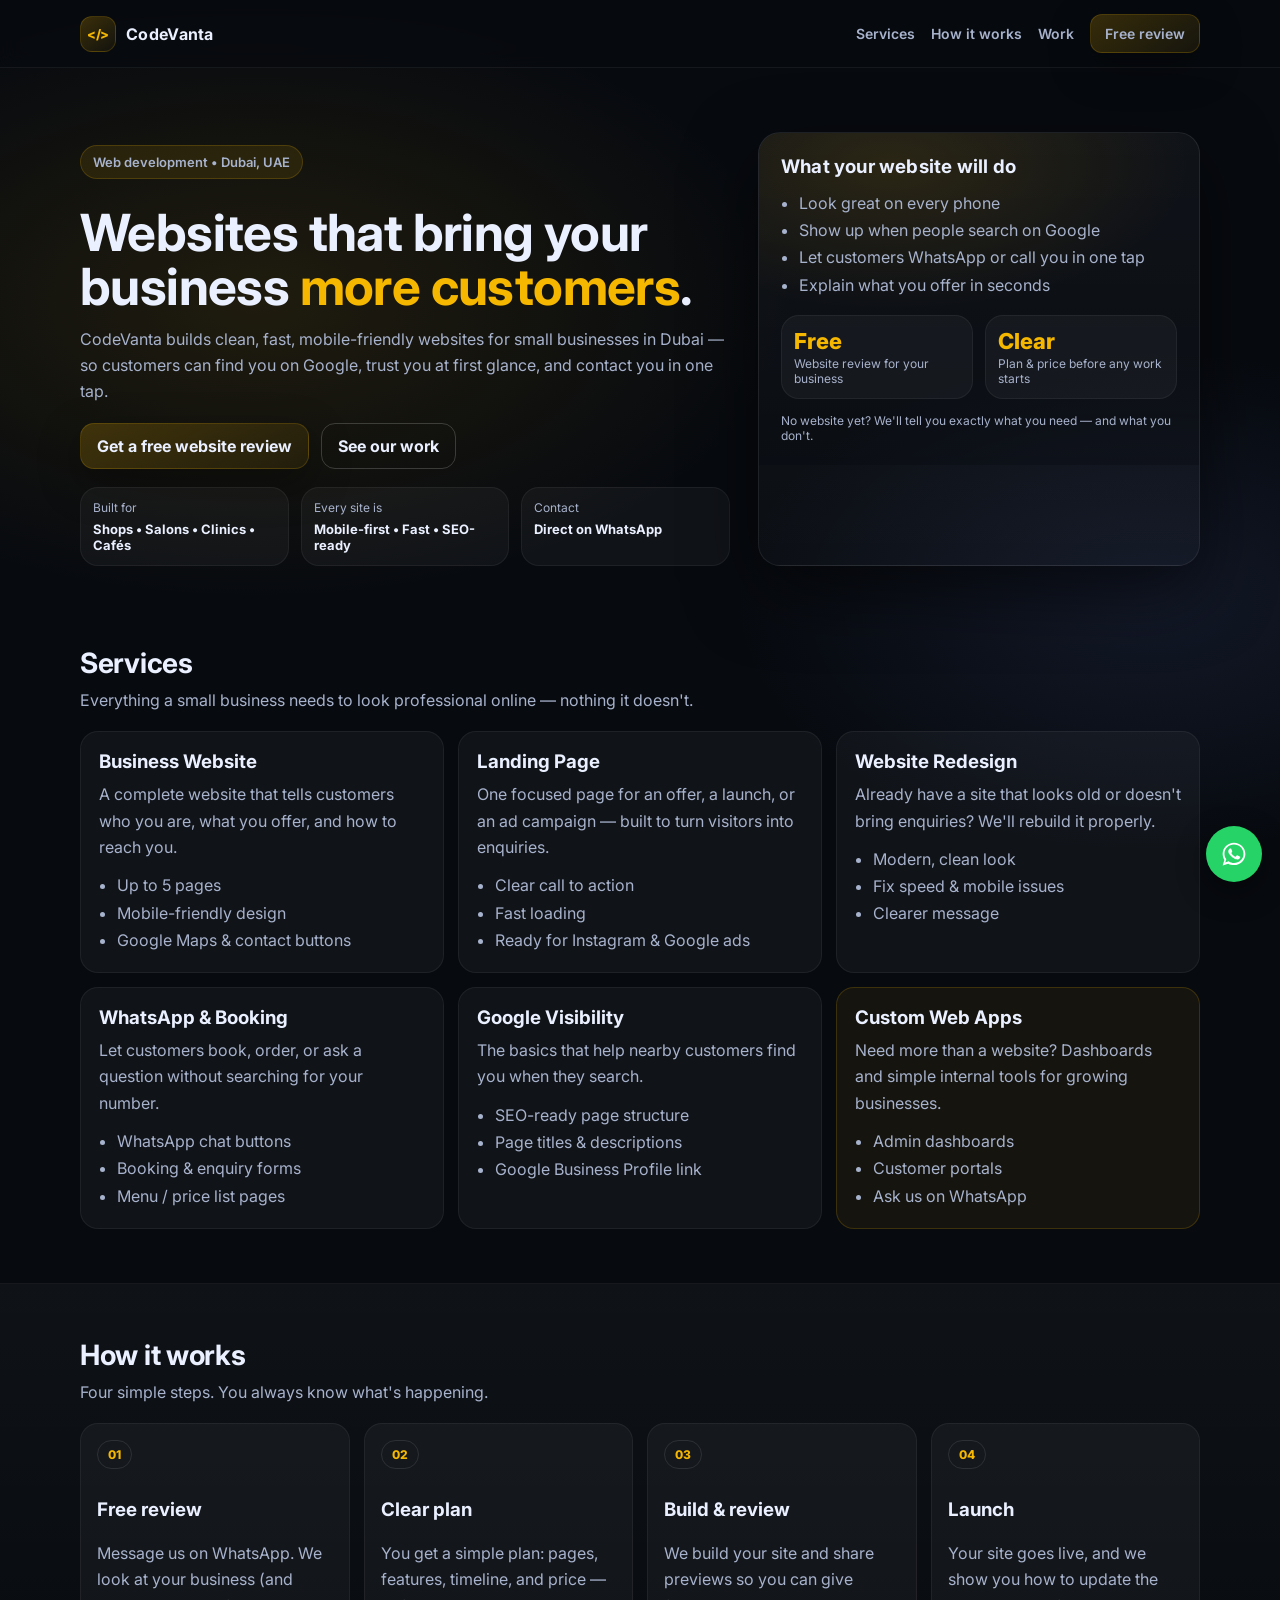
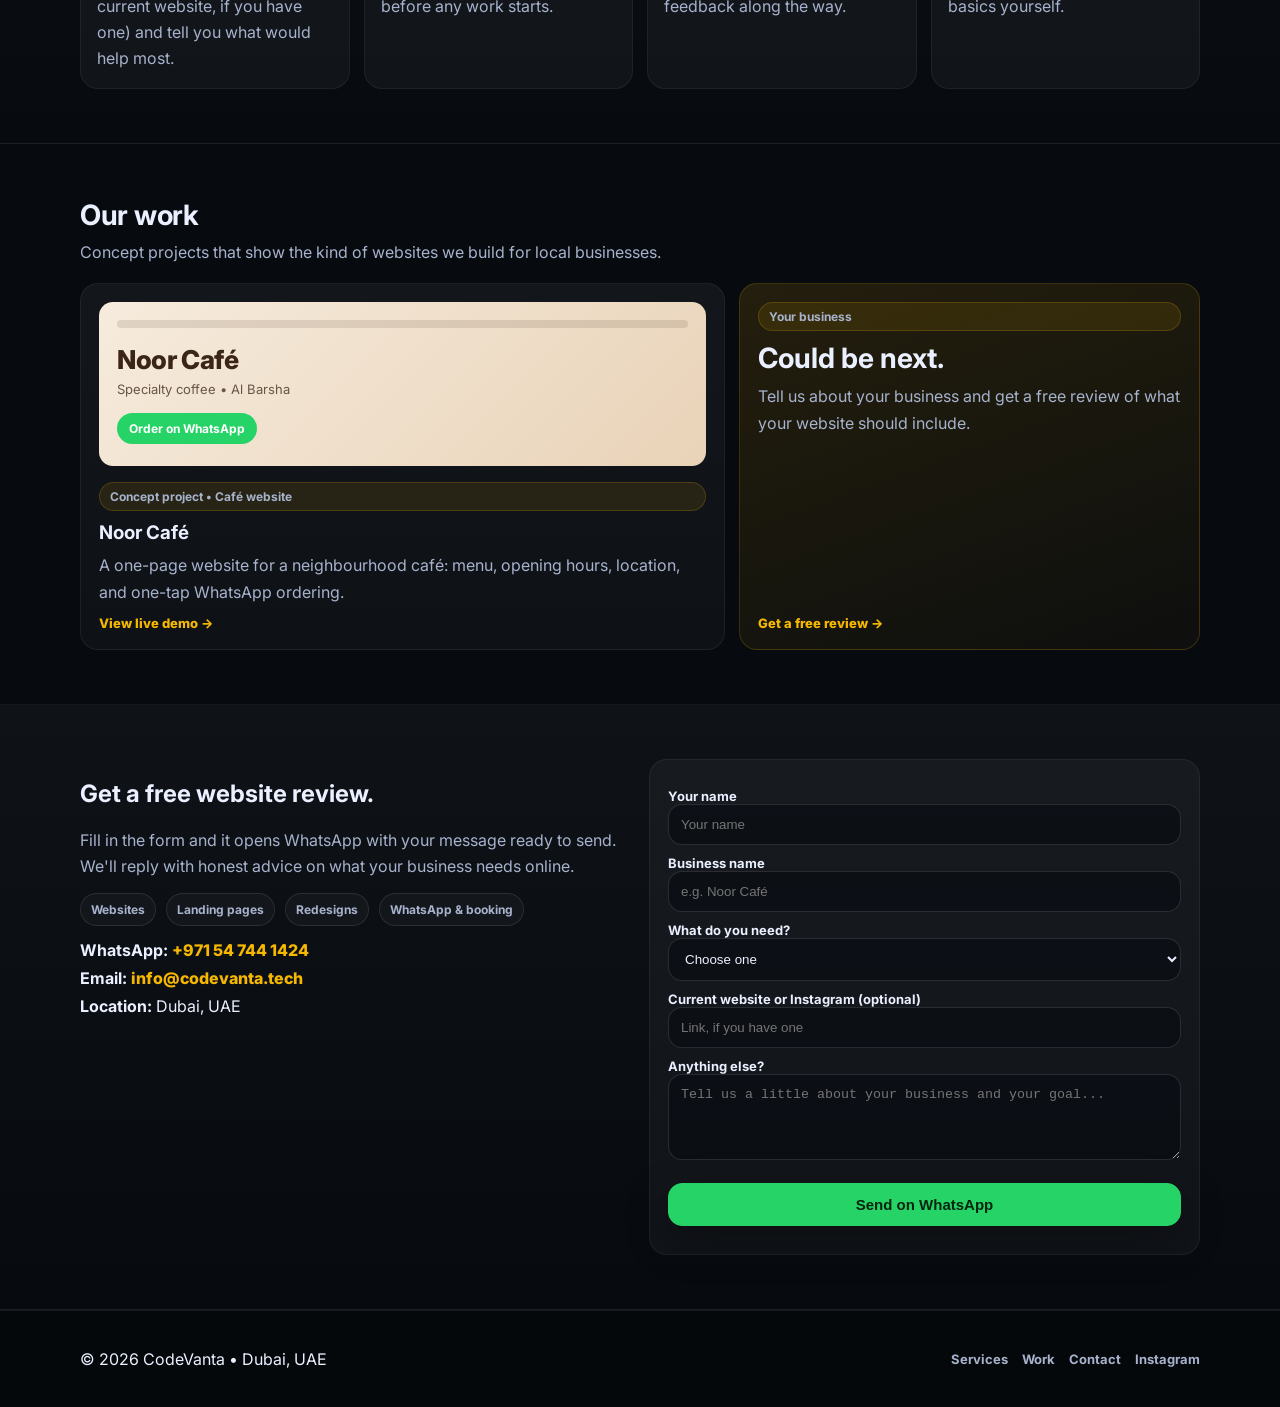
==== commit 51ee66d9: "Replace 'talk to the developer' claim with clear plan & price Co-Authored-By: Claude Opus 5.5 <norep" ====
--- a/index.html
+++ b/index.html
@@ -85,8 +85,8 @@
                 <div class="stat__txt">Website review for your business</div>
               </div>
               <div class="stat">
-                <div class="stat__num">1:1</div>
-                <div class="stat__txt">You talk directly to the developer</div>
+                <div class="stat__num">Clear</div>
+                <div class="stat__txt">Plan &amp; price before any work starts</div>
               </div>
             </div>
             <p class="note">
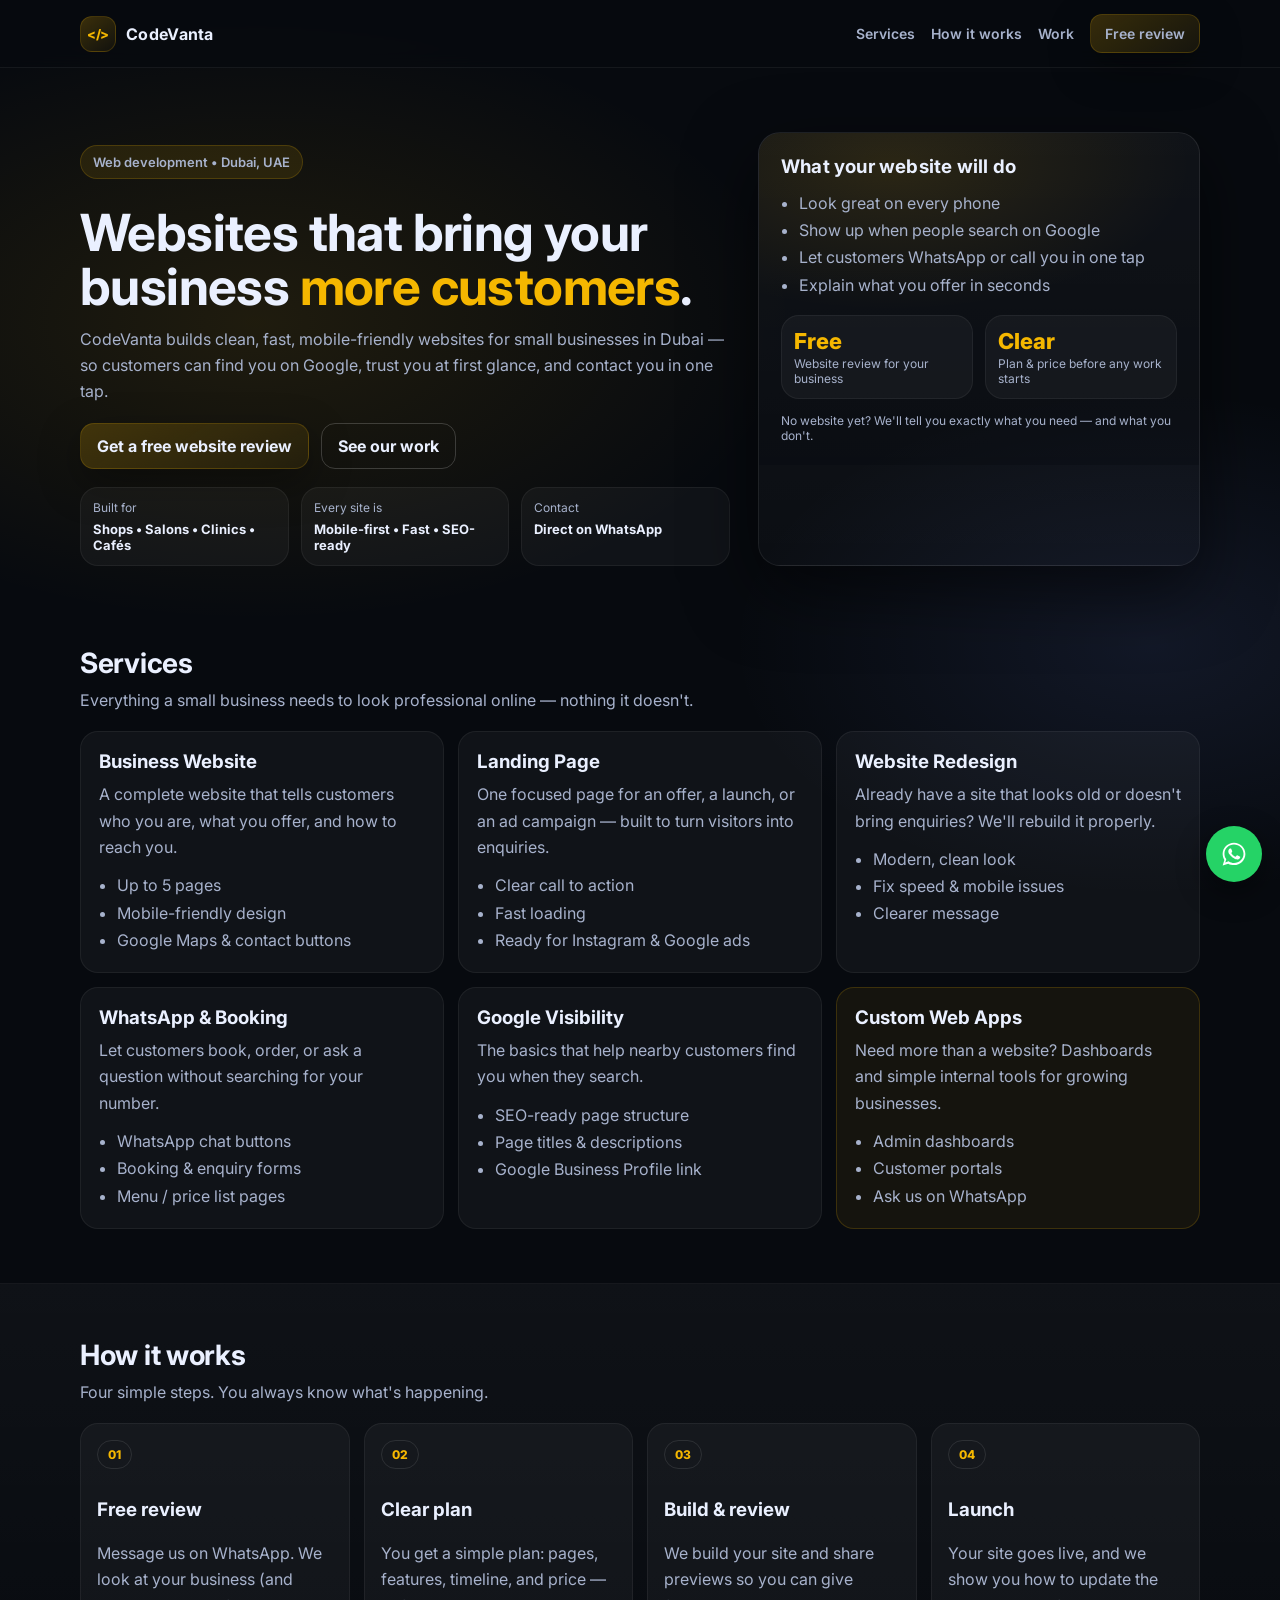
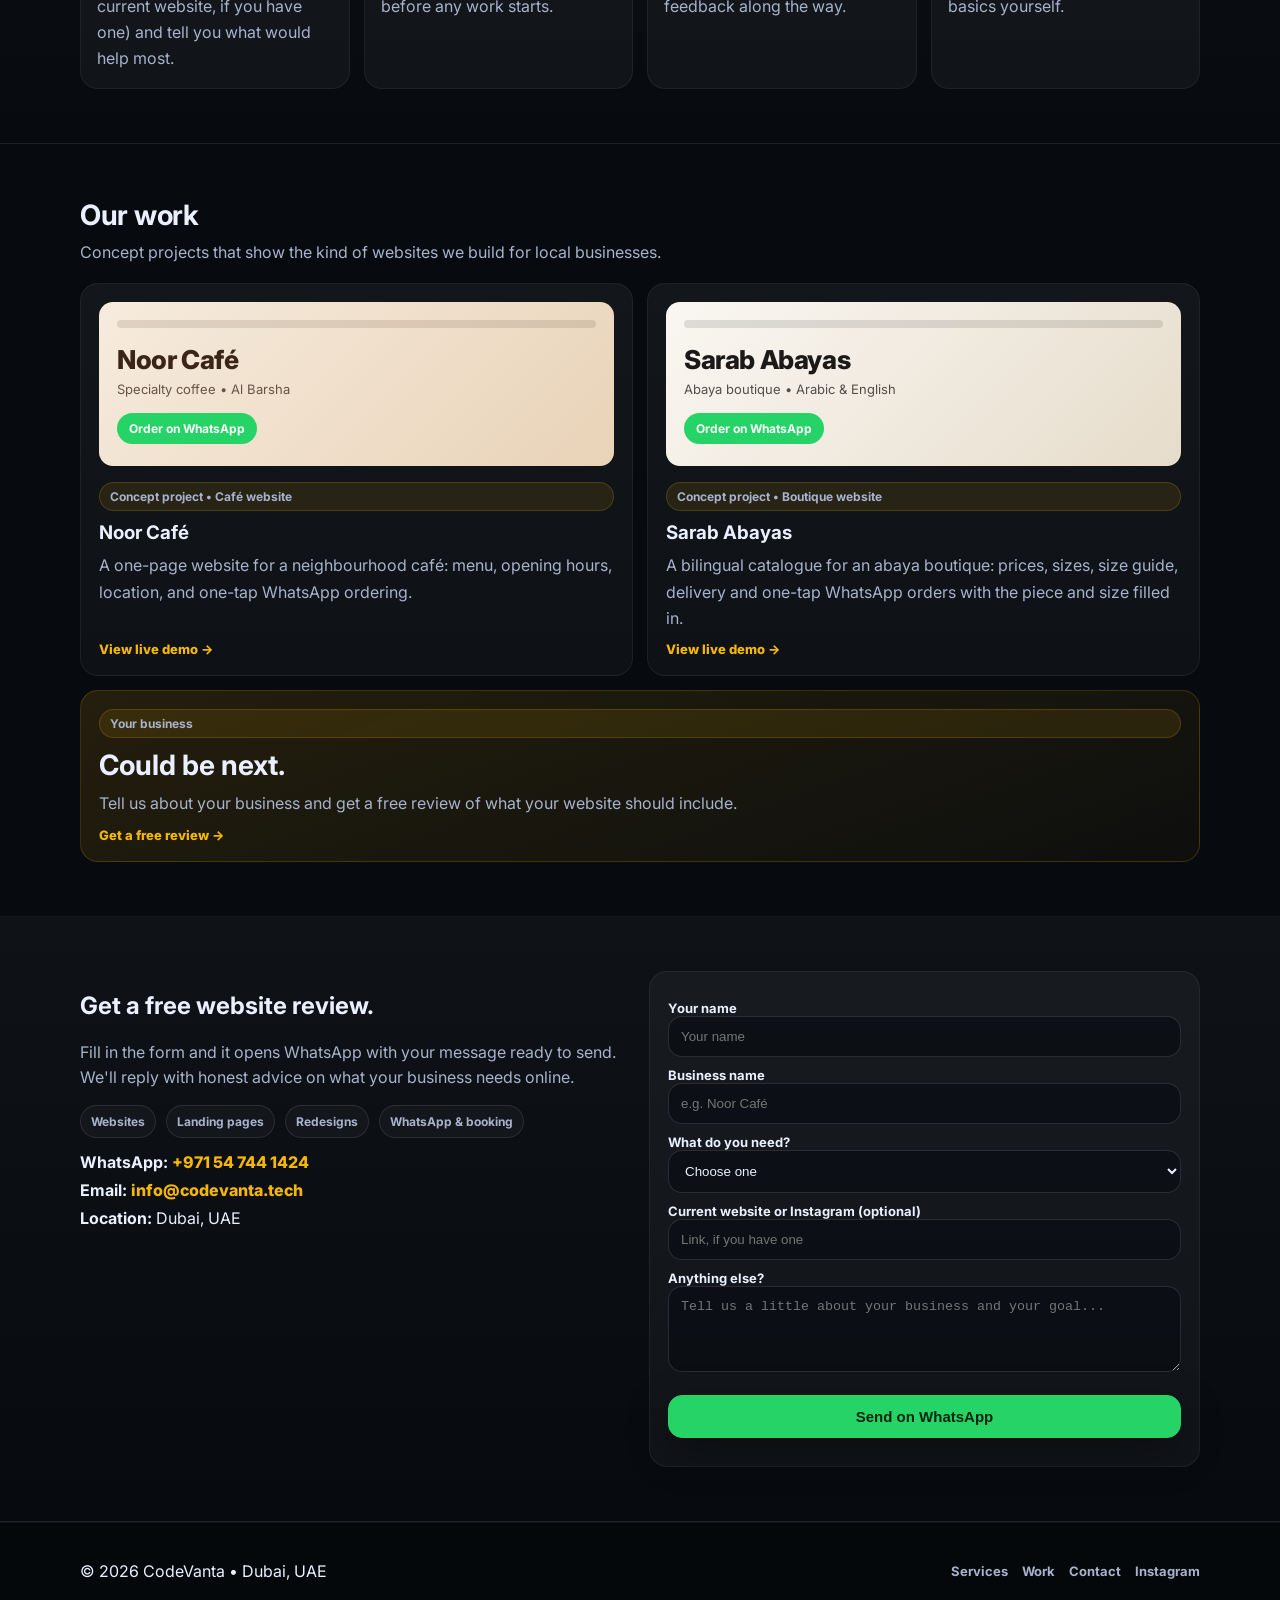
==== commit 66bc0b0e: "Add Sarab Abayas concept and show it in Our work Co-Authored-By: Claude Opus 5.5 <noreply@anthropic." ====
--- a/index.html
+++ b/index.html
@@ -226,6 +226,19 @@
             <span class="work__link">View live demo →</span>
           </a>
 
+          <a class="work work--feature" href="concepts/abaya/" aria-label="Sarab Abayas concept website">
+            <div class="work__preview work__preview--abaya" aria-hidden="true">
+              <span class="work__preview-bar"></span>
+              <span class="work__preview-title">Sarab Abayas</span>
+              <span class="work__preview-sub">Abaya boutique • Arabic &amp; English</span>
+              <span class="work__preview-btn">Order on WhatsApp</span>
+            </div>
+            <div class="work__tag">Concept project • Boutique website</div>
+            <h3>Sarab Abayas</h3>
+            <p>A bilingual catalogue for an abaya boutique: prices, sizes, size guide, delivery and one-tap WhatsApp orders with the piece and size filled in.</p>
+            <span class="work__link">View live demo →</span>
+          </a>
+
           <a class="work work--cta" href="#contact">
             <div class="work__tag">Your business</div>
             <h3>Could be next.</h3>
--- a/styles.css
+++ b/styles.css
@@ -290,7 +290,8 @@
 .footer__links a:hover{ color: var(--text); }
 
 /* Work: concept preview + CTA card */
-.workgrid{ grid-template-columns: 1.4fr 1fr; }
+.workgrid{ grid-template-columns: repeat(2, minmax(0,1fr)); }
+.work--cta{ grid-column: 1 / -1; }
 .work{ display:flex; flex-direction:column; }
 .work h3{ margin:0 0 8px; }
 .work__preview{
@@ -321,6 +322,8 @@
   border:1px solid var(--line);
 }
 .work--cta h3{ font-size:28px; }
+.work__preview--abaya{ background: linear-gradient(135deg, #FAF7F2, #E6DCCB); color:#1C1A18; }
+.work__preview--abaya .work__preview-bar{ background: rgba(28,26,24,.12); }
 .work__link{ margin-top:auto; }
 
 /* Contact */
